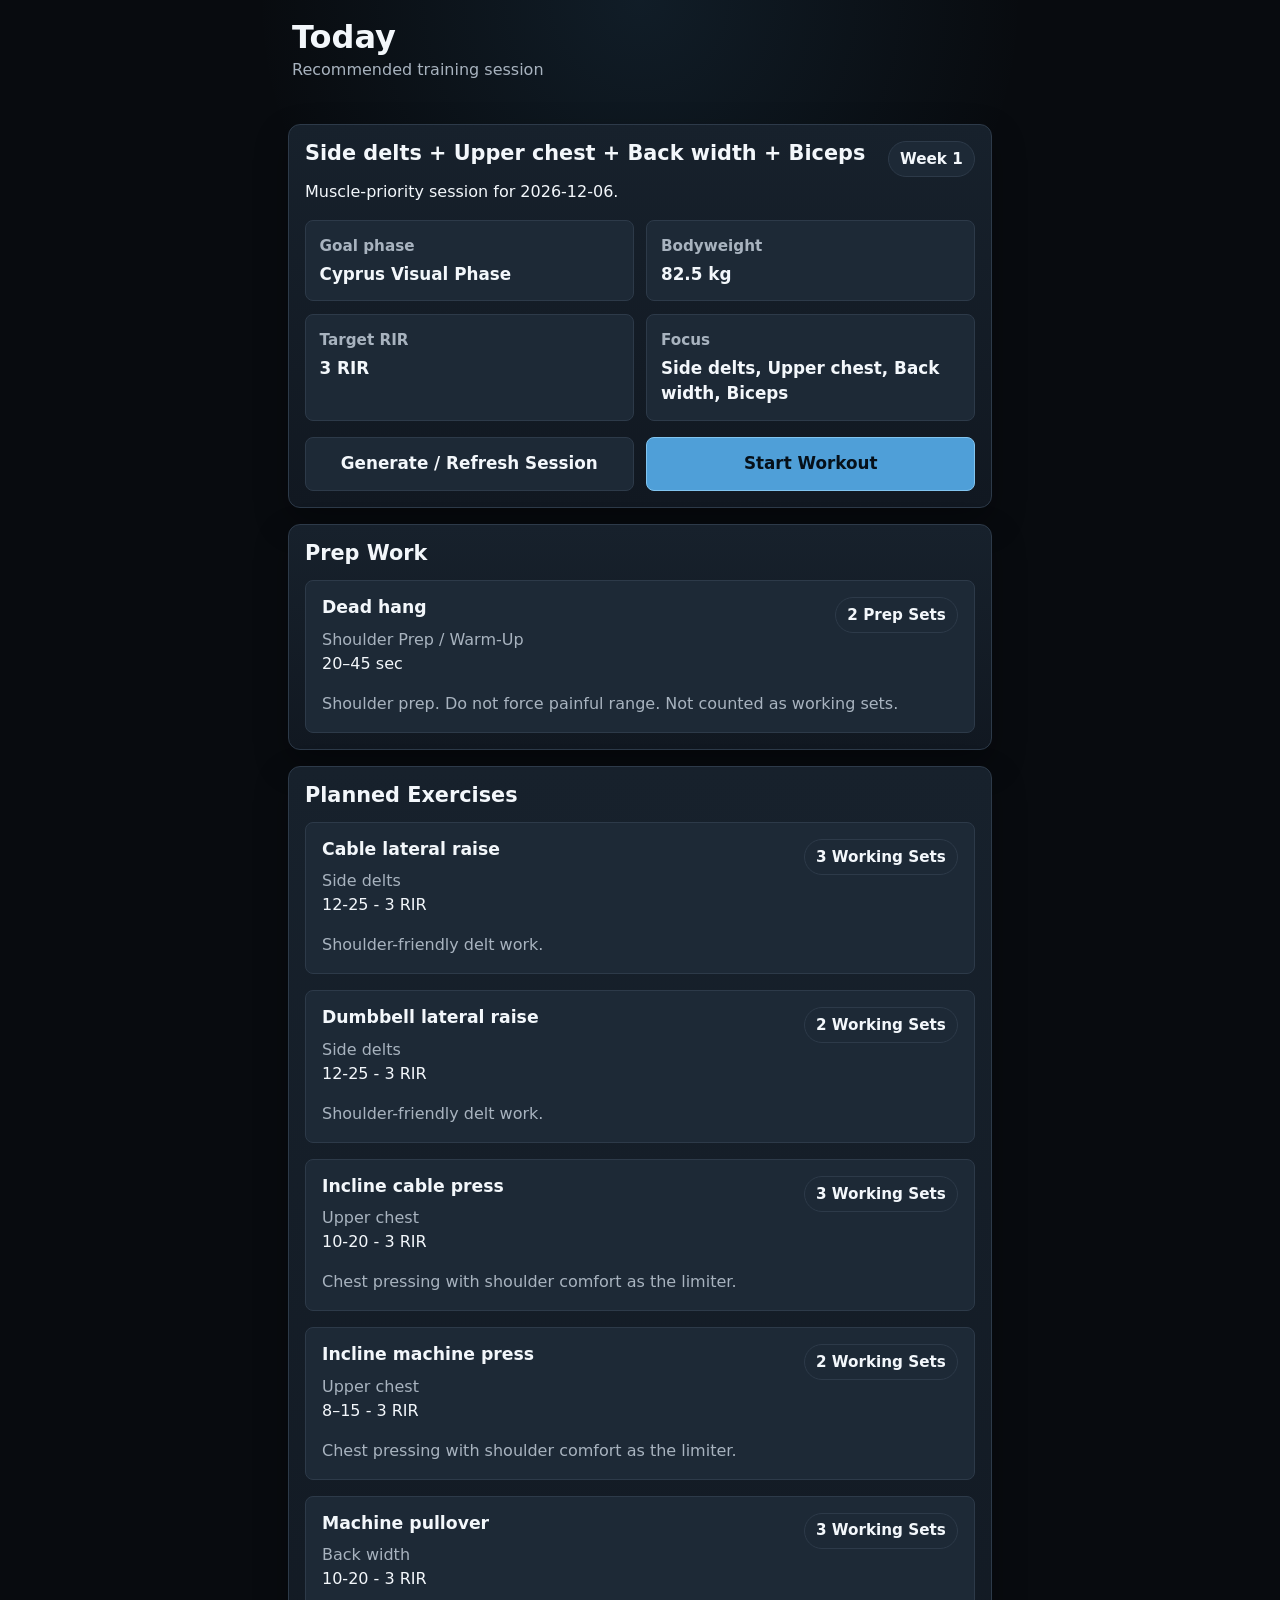
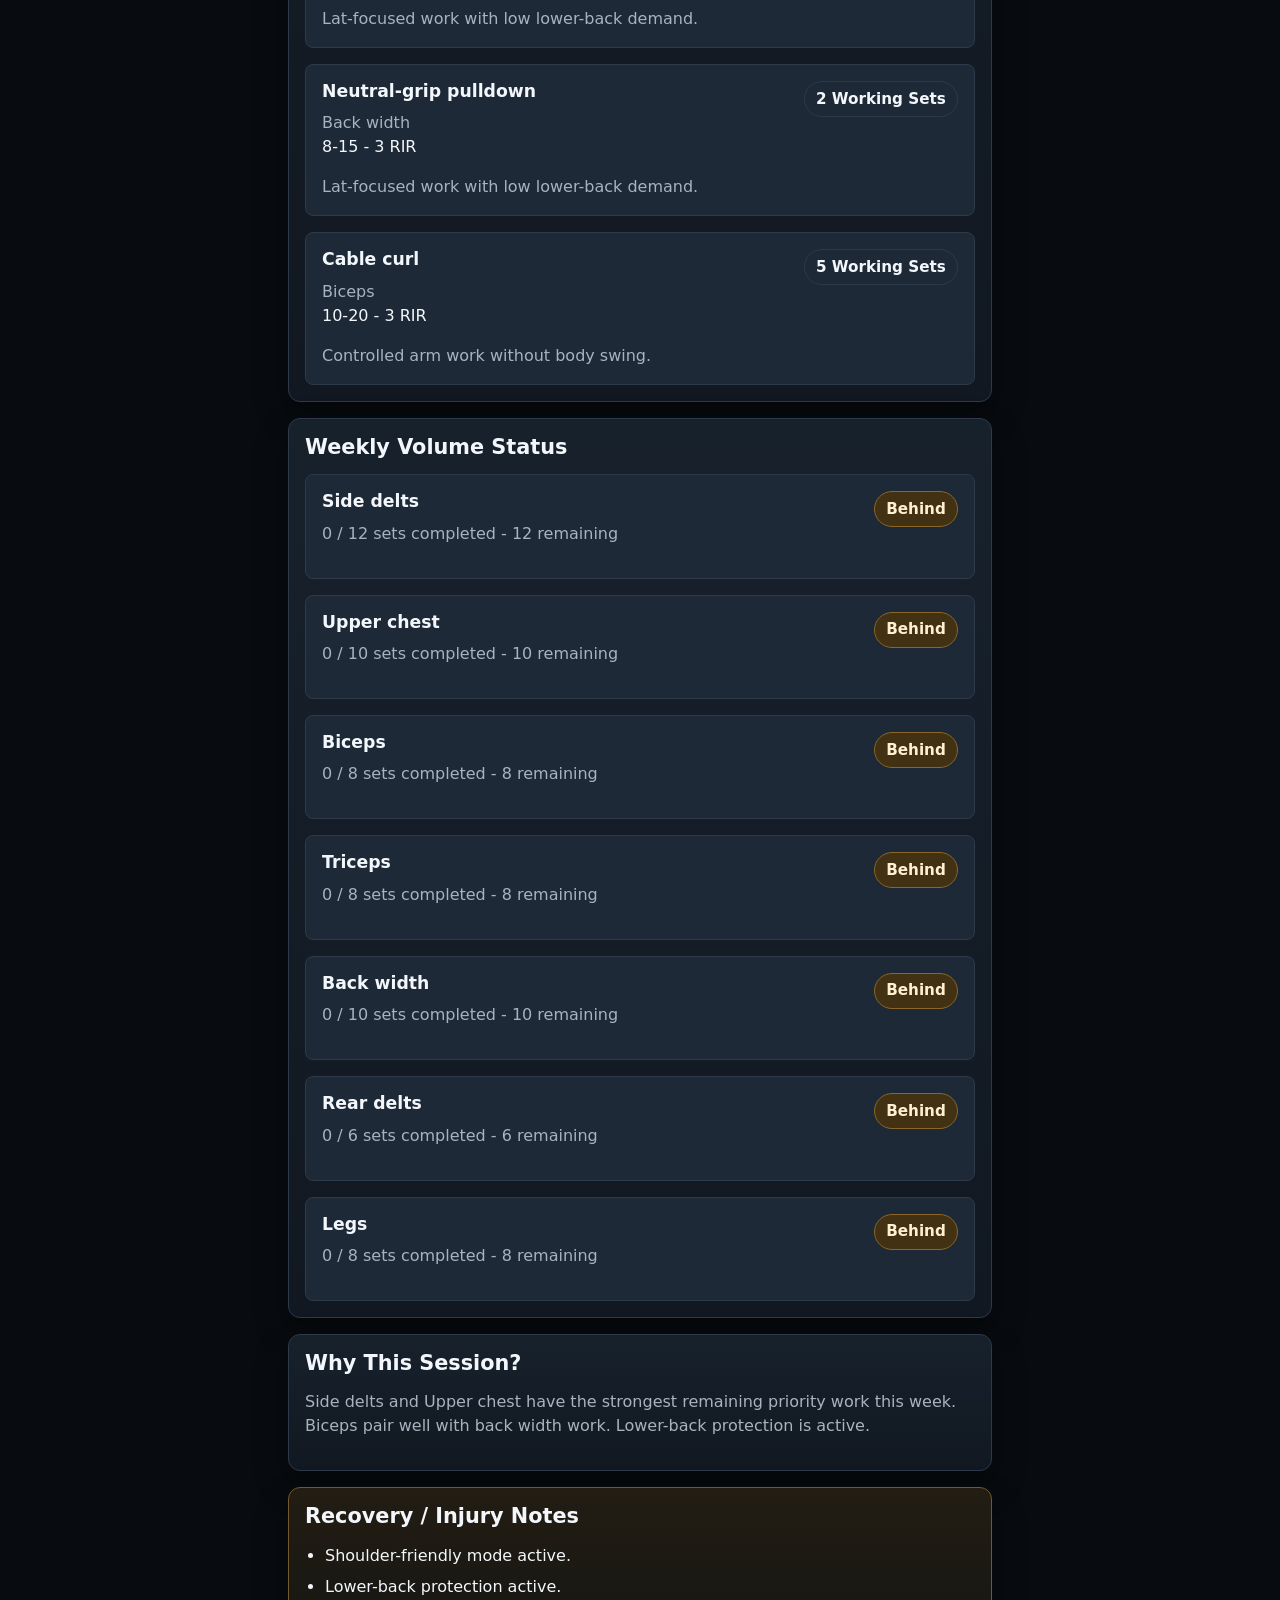
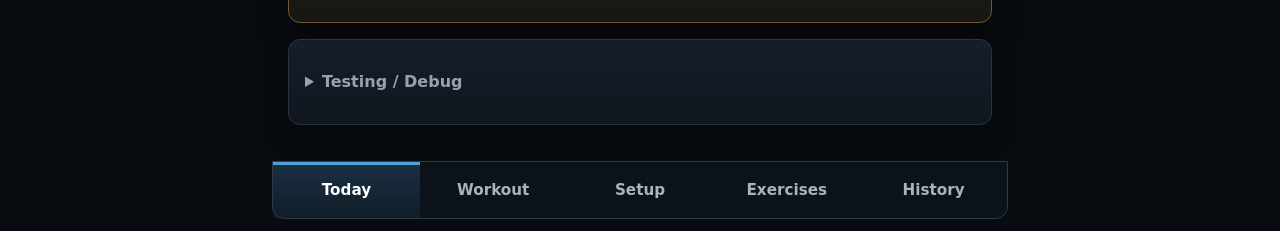
==== index.html @ b6a0290f "Add files via upload" ====
<!doctype html>
<html lang="en">
  <head>
    <meta charset="utf-8">
    <meta name="viewport" content="width=device-width, initial-scale=1">
    <title>Training Planner - Today</title>
    <link rel="stylesheet" href="css/styles.css">
  </head>
  <body data-page="home">
    <header class="app-header">
      <h1>Today</h1>
      <p class="subtle">Recommended training session</p>
    </header>

    <main class="page">
      <section class="card">
        <div class="card-header">
          <h2 id="today-session-title">Loading session...</h2>
          <span class="badge" id="today-week">Week</span>
        </div>
        <p id="today-session-summary">Preparing today's recommendation.</p>
        <dl class="stats-list">
          <div>
            <dt>Goal phase</dt>
            <dd id="today-goal-name">--</dd>
          </div>
          <div>
            <dt>Bodyweight</dt>
            <dd id="today-bodyweight">--</dd>
          </div>
          <div>
            <dt>Target RIR</dt>
            <dd id="today-target-rir">--</dd>
          </div>
          <div>
            <dt>Focus</dt>
            <dd id="today-focus">--</dd>
          </div>
        </dl>
        <div class="button-row">
          <button class="button" id="generate-session-button" type="button">Generate / Refresh Session</button>
          <button class="button button-primary" id="start-workout-button" type="button">Start Workout</button>
        </div>
      </section>

      <section class="card">
        <h2>Prep Work</h2>
        <div id="today-prep" class="stack"></div>
      </section>

      <section class="card">
        <h2>Planned Exercises</h2>
        <div id="today-exercises" class="stack"></div>
      </section>

      <section class="card">
        <h2>Weekly Volume Status</h2>
        <div id="weekly-volume-status" class="stack"></div>
      </section>

      <section class="card">
        <h2>Why This Session?</h2>
        <p id="today-session-reason" class="subtle">Checking weekly set targets and recent training.</p>
      </section>

      <section class="card warning-card">
        <h2>Recovery / Injury Notes</h2>
        <ul id="recovery-warnings" class="plain-list">
          <li>No recovery warnings logged yet.</li>
        </ul>
      </section>

      <details class="card debug-panel">
        <summary>Testing / Debug</summary>
        <div id="debug-summary" class="debug-summary"></div>
        <div class="button-row">
          <button class="button" id="debug-clear-active-session" type="button">Clear activeSession only</button>
          <button class="button" id="debug-clear-workout-history" type="button">Clear workout history only</button>
          <button class="button" id="debug-reset-app-state" type="button">Reset app state to defaults</button>
        </div>
      </details>
    </main>

    <nav class="bottom-nav" aria-label="Main navigation"></nav>

    <script src="js/data.js"></script>
    <script src="js/storage.js"></script>
    <script src="js/logic.js"></script>
    <script src="js/feedback.js"></script>
    <script src="js/app.js"></script>
  </body>
</html>
---- css/styles.css ----
:root {
  --background: #080b0f;
  --surface: #111821;
  --surface-raised: #17212c;
  --surface-soft: #1d2936;
  --text: #f3f7fb;
  --muted: #a8b3bf;
  --border: #2d3a49;
  --primary: #4f9fd8;
  --primary-dark: #2f78b2;
  --primary-soft: #17364b;
  --success: #42c981;
  --success-soft: #123b2a;
  --warning: #f0b84f;
  --warning-soft: #423113;
  --danger: #ef6b6b;
  --danger-soft: #451d22;
  --radius: 12px;
  --radius-sm: 8px;
  --shadow: 0 14px 34px rgba(0, 0, 0, 0.28);
  --tap-target: 3.25rem;
}

* {
  box-sizing: border-box;
}

html {
  min-width: 320px;
  font-family: Inter, ui-sans-serif, system-ui, -apple-system, BlinkMacSystemFont, "Segoe UI", Arial, sans-serif;
  color: var(--text);
  background: var(--background);
  font-size: 16px;
}

body {
  margin: 0;
  padding-bottom: 5.75rem;
  color: var(--text);
  background:
    radial-gradient(circle at top, rgba(79, 159, 216, 0.12), transparent 24rem),
    var(--background);
  line-height: 1.5;
  overflow-x: hidden;
}

.app-header {
  width: min(100%, 46rem);
  margin: 0 auto;
  padding: 1.25rem 1rem 0.85rem;
}

h1,
h2,
h3,
p {
  margin-top: 0;
}

h1 {
  margin-bottom: 0.2rem;
  font-size: 2rem;
  line-height: 1.1;
}

h2 {
  margin-bottom: 0.9rem;
  font-size: 1.3rem;
  line-height: 1.2;
}

h3 {
  margin-bottom: 0.55rem;
  font-size: 1.08rem;
  line-height: 1.25;
}

p {
  font-size: 1rem;
}

a {
  color: var(--primary);
}

.page {
  width: min(100%, 46rem);
  margin: 0 auto;
  padding: 0.75rem 1rem 1.25rem;
}

.stack {
  display: grid;
  gap: 1rem;
}

.card {
  padding: 1rem;
  margin-bottom: 1rem;
  background: linear-gradient(180deg, var(--surface-raised), var(--surface));
  border: 1px solid var(--border);
  border-radius: var(--radius);
  box-shadow: var(--shadow);
}

.card-header {
  display: flex;
  align-items: flex-start;
  justify-content: space-between;
  gap: 1rem;
}

.subtle {
  color: var(--muted);
  font-size: 1rem;
}

.badge,
.tag,
.status-label,
.signal-label {
  display: inline-flex;
  align-items: center;
  justify-content: center;
  min-height: 2.25rem;
  padding: 0.3rem 0.7rem;
  color: var(--text);
  background: var(--surface-soft);
  border: 1px solid var(--border);
  border-radius: 999px;
  font-size: 0.95rem;
  font-weight: 800;
  line-height: 1.1;
  text-transform: capitalize;
  white-space: nowrap;
}

.tag-row {
  display: flex;
  flex-wrap: wrap;
  gap: 0.6rem;
  margin-bottom: 0.85rem;
}

.button {
  display: inline-flex;
  align-items: center;
  justify-content: center;
  width: 100%;
  min-height: var(--tap-target);
  padding: 0.85rem 1rem;
  color: var(--text);
  text-decoration: none;
  background: var(--surface-soft);
  border: 1px solid var(--border);
  border-radius: var(--radius-sm);
  font: inherit;
  font-size: 1.05rem;
  font-weight: 850;
  cursor: pointer;
  transition: transform 120ms ease, background 120ms ease, border-color 120ms ease;
}

.button:hover,
.button:focus-visible {
  background: #243242;
  border-color: var(--primary);
}

.button:active {
  transform: translateY(1px);
}

.button-primary {
  color: #061019;
  background: var(--primary);
  border-color: #81c4ef;
}

.button-primary:hover,
.button-primary:focus-visible {
  background: #71b9e8;
}

.button-row {
  display: grid;
  gap: 0.8rem;
}

.stats-list {
  display: grid;
  grid-template-columns: repeat(2, minmax(0, 1fr));
  gap: 0.8rem;
  margin: 1rem 0;
}

.stats-list div,
.volume-item {
  padding: 0.85rem;
  background: var(--surface-soft);
  border: 1px solid var(--border);
  border-radius: var(--radius-sm);
}

dt {
  margin-bottom: 0.25rem;
  color: var(--muted);
  font-size: 0.95rem;
  font-weight: 750;
}

dd {
  margin: 0;
  font-size: 1.05rem;
  font-weight: 850;
}

.warning-card {
  background: linear-gradient(180deg, #231d13, #171714);
  border-color: #72582a;
}

.plain-list {
  margin: 0;
  padding-left: 1.25rem;
}

.plain-list li {
  margin-bottom: 0.45rem;
  font-size: 1rem;
}

.debug-panel {
  opacity: 0.9;
}

.debug-panel summary {
  min-height: var(--tap-target);
  padding: 0.85rem 0;
  color: var(--muted);
  font-size: 1rem;
  font-weight: 800;
  cursor: pointer;
}

.debug-summary {
  display: grid;
  gap: 1rem;
  margin: 0.75rem 0 1rem;
}

.debug-grid {
  display: grid;
  gap: 0.8rem;
}

.debug-block {
  padding: 0.85rem;
  background: #0e141c;
  border: 1px solid var(--border);
  border-radius: var(--radius-sm);
}

.debug-block pre {
  max-height: 16rem;
  margin: 0;
  overflow: auto;
  color: #cbd5df;
  font-size: 0.875rem;
  white-space: pre-wrap;
  word-break: break-word;
}

.form-grid {
  display: grid;
  gap: 1rem;
}

label {
  display: grid;
  gap: 0.45rem;
  color: var(--text);
  font-size: 1rem;
  font-weight: 800;
}

input,
select,
textarea {
  width: 100%;
  min-height: var(--tap-target);
  padding: 0.8rem 0.9rem;
  color: var(--text);
  background: #0c1219;
  border: 1px solid var(--border);
  border-radius: var(--radius-sm);
  font: inherit;
  font-size: 1.05rem;
}

textarea {
  line-height: 1.45;
}

input:focus-visible,
select:focus-visible,
textarea:focus-visible,
button:focus-visible,
a:focus-visible,
summary:focus-visible {
  outline: 3px solid rgba(79, 159, 216, 0.6);
  outline-offset: 2px;
}

input[readonly] {
  color: var(--muted);
  background: #101821;
}

input[type="checkbox"] {
  width: 1.45rem;
  min-height: 1.45rem;
  accent-color: var(--primary);
}

.checkbox-row,
.toggle-row {
  display: flex;
  grid-template-columns: none;
  align-items: center;
  gap: 0.85rem;
  min-height: var(--tap-target);
  padding: 0.85rem;
  background: var(--surface-soft);
  border: 1px solid var(--border);
  border-radius: var(--radius-sm);
}

.set-row {
  display: grid;
  grid-template-columns: repeat(2, minmax(0, 1fr));
  gap: 0.85rem;
  margin-top: 1rem;
}

.priority-row {
  display: flex;
  align-items: center;
  justify-content: space-between;
  gap: 1rem;
  padding: 0.9rem;
  background: var(--surface-soft);
  border: 1px solid var(--border);
  border-radius: var(--radius-sm);
}

.priority-card,
.plan-card,
.prep-card,
.volume-status-card,
.feedback-card,
.history-session-card,
.recommendation-card,
.recommendation-muscle {
  padding: 1rem;
  background: var(--surface-soft);
  border: 1px solid var(--border);
  border-radius: var(--radius-sm);
}

.plan-card p:last-child,
.prep-card p:last-child,
.exercise-card p:last-child {
  margin-bottom: 0;
}

.priority-card .set-row {
  grid-template-columns: repeat(2, minmax(0, 1fr));
}

.exercise-group {
  display: grid;
  gap: 0.85rem;
}

.exercise-group > h2 {
  margin: 0.5rem 0 0;
  color: var(--text);
}

.exercise-card {
  background: var(--surface-soft);
}

.status-preferred,
.status-done,
.signal-add {
  color: #dff8ea;
  background: var(--success-soft);
  border-color: #2f865d;
}

.status-neutral,
.status-on-track,
.signal-hold {
  color: #dcedff;
  background: var(--primary-soft);
  border-color: #315f83;
}

.status-avoid,
.signal-reduce {
  color: #ffe3e3;
  background: var(--danger-soft);
  border-color: #8f3b44;
}

.status-prep {
  color: #dcedff;
  background: var(--primary-soft);
  border-color: #315f83;
}

.status-conditional,
.status-behind {
  color: #fff0d0;
  background: var(--warning-soft);
  border-color: #8a6728;
}

.workout-exercise-card {
  display: grid;
  gap: 0.9rem;
}

.workout-exercise-card h2 {
  font-size: 1.35rem;
}

.workout-set-row {
  display: grid;
  grid-template-columns: repeat(3, minmax(0, 1fr));
  gap: 0.75rem;
  padding: 0.9rem;
  background: #0e151d;
  border: 1px solid var(--border);
  border-radius: var(--radius-sm);
}

.workout-set-row label {
  font-size: 1rem;
}

.workout-set-row input {
  min-height: 3.4rem;
  padding-inline: 0.65rem;
  font-size: 1.15rem;
  font-weight: 800;
  text-align: center;
}

.workout-set-row .button {
  grid-column: 1 / -1;
}

.add-set-button {
  margin-top: 0.25rem;
}

.feedback-section[hidden] {
  display: none;
}

.feedback-card,
.history-session-card,
.recommendation-card {
  display: grid;
  gap: 0.95rem;
}

.feedback-card textarea {
  resize: vertical;
}

.history-details {
  display: grid;
  gap: 0.8rem;
  margin: 0;
}

.history-details div,
.recommendation-sets div {
  padding: 0.85rem;
  background: #0e151d;
  border: 1px solid var(--border);
  border-radius: var(--radius-sm);
}

.completion-message {
  padding: 0.85rem;
  color: #dff8ea;
  background: var(--success-soft);
  border: 1px solid #2f865d;
  border-radius: var(--radius-sm);
}

.recommendation-muscle {
  display: grid;
  gap: 0.85rem;
  background: #111a24;
}

.recommendation-sets {
  display: grid;
  grid-template-columns: repeat(3, minmax(0, 1fr));
  gap: 0.75rem;
  margin: 0;
}

.volume-grid {
  display: grid;
  grid-template-columns: repeat(2, minmax(0, 1fr));
  gap: 0.8rem;
}

.bottom-nav {
  position: fixed;
  right: 0;
  bottom: 0;
  left: 0;
  z-index: 10;
  display: grid;
  grid-template-columns: repeat(5, 1fr);
  background: rgba(13, 19, 27, 0.96);
  border-top: 1px solid var(--border);
  backdrop-filter: blur(12px);
}

.bottom-nav a {
  display: flex;
  align-items: center;
  justify-content: center;
  min-height: 4.4rem;
  padding: 0.55rem 0.25rem;
  color: var(--muted);
  text-align: center;
  text-decoration: none;
  font-size: 0.95rem;
  font-weight: 850;
}

.bottom-nav a.active {
  color: #ffffff;
  background: linear-gradient(180deg, rgba(79, 159, 216, 0.22), rgba(79, 159, 216, 0.08));
  box-shadow: inset 0 3px 0 var(--primary);
}

@media (max-width: 23rem) {
  .stats-list,
  .volume-grid,
  .set-row,
  .priority-card .set-row {
    grid-template-columns: 1fr;
  }

  .workout-set-row {
    grid-template-columns: 1fr;
  }
}

@media (min-width: 44rem) {
  body {
    padding-bottom: 0;
  }

  .app-header {
    padding-inline: 1.25rem;
  }

  .bottom-nav {
    position: sticky;
    top: 0;
    bottom: auto;
    width: min(100%, 46rem);
    margin: 0 auto 0.75rem;
    border: 1px solid var(--border);
    border-radius: 0 0 var(--radius) var(--radius);
  }

  .bottom-nav a {
    min-height: 3.5rem;
  }

  .button-row {
    grid-template-columns: repeat(2, minmax(0, 1fr));
  }

  .form-grid {
    grid-template-columns: repeat(3, minmax(0, 1fr));
  }
}
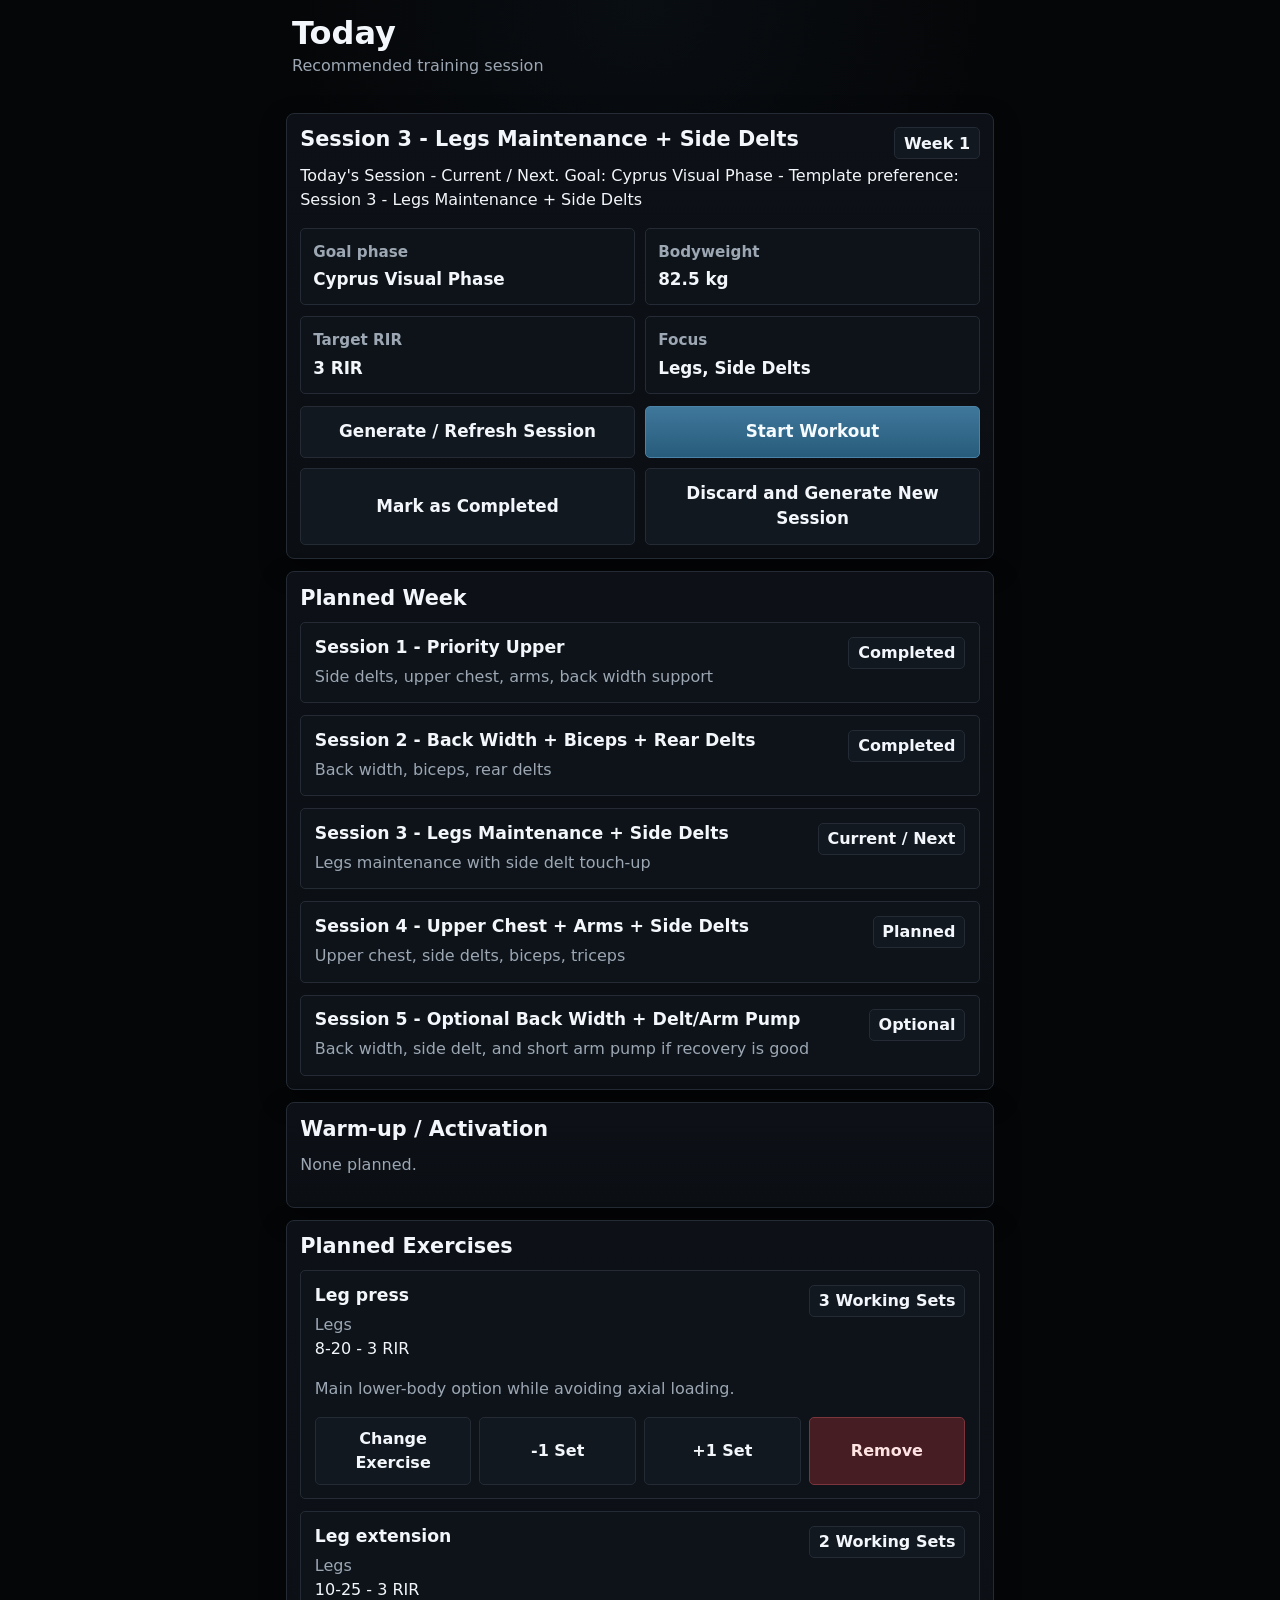
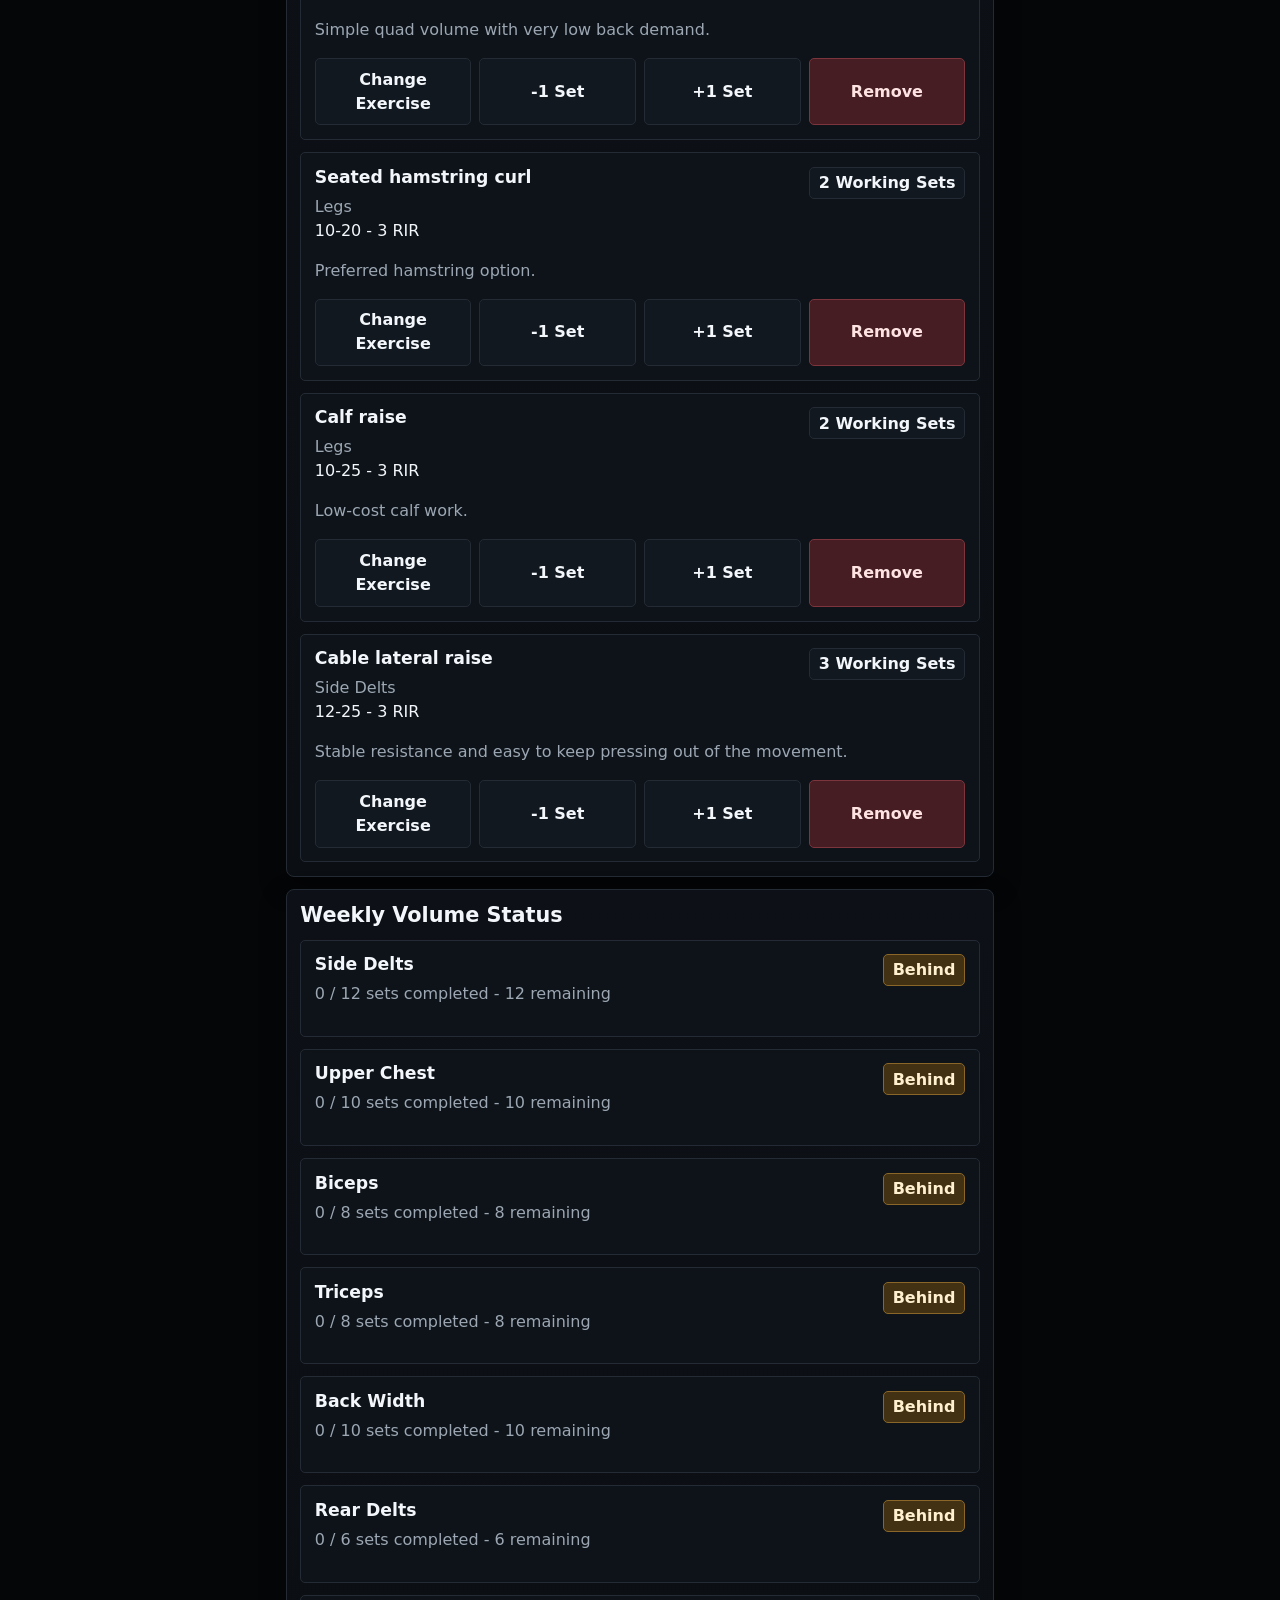
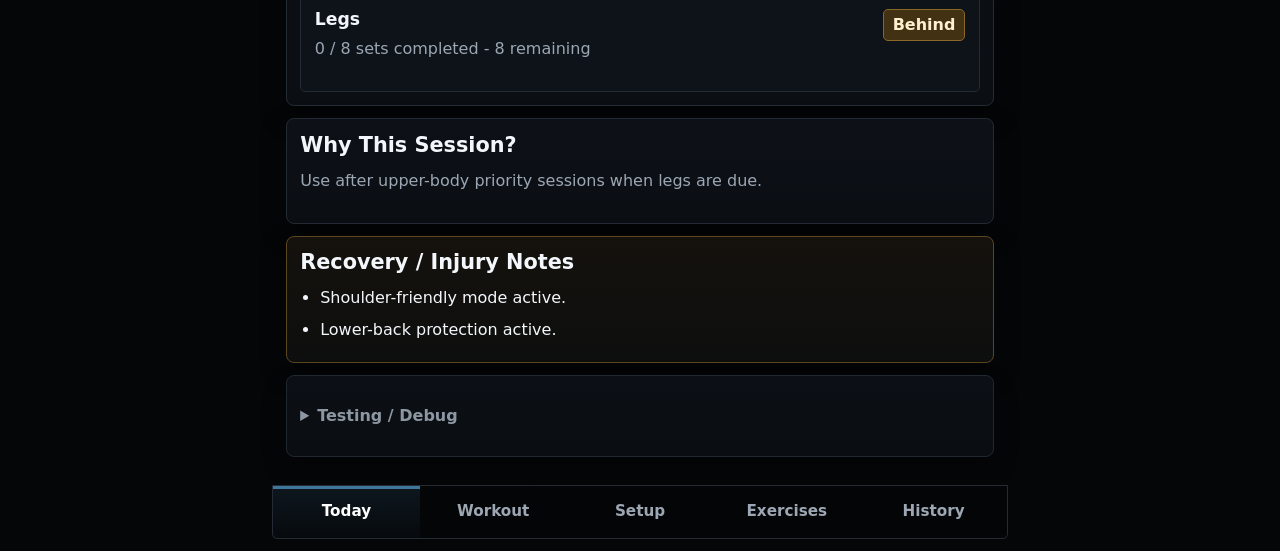
==== commit 64575c56: "sync latest stable app state sync latest stable app state" ====
--- a/index.html
+++ b/index.html
@@ -40,11 +40,18 @@
         <div class="button-row">
           <button class="button" id="generate-session-button" type="button">Generate / Refresh Session</button>
           <button class="button button-primary" id="start-workout-button" type="button">Start Workout</button>
+          <button class="button" id="mark-active-completed-button" type="button" hidden>Mark as Completed</button>
+          <button class="button" id="discard-active-session-button" type="button" hidden>Discard and Generate New Session</button>
         </div>
       </section>
 
       <section class="card">
-        <h2>Prep Work</h2>
+        <h2>Planned Week</h2>
+        <div id="planned-week-sessions" class="stack"></div>
+      </section>
+
+      <section class="card">
+        <h2>Warm-up / Activation</h2>
         <div id="today-prep" class="stack"></div>
       </section>
 
@@ -81,6 +88,22 @@
       </details>
     </main>
 
+    <section class="exercise-modal" id="today-change-exercise-modal" role="dialog" aria-modal="true" aria-labelledby="today-change-exercise-title" hidden>
+      <div class="exercise-modal-card">
+        <h2 id="today-change-exercise-title">Change Exercise</h2>
+        <p class="subtle" id="today-change-exercise-current"></p>
+        <label>
+          Replacement exercise
+          <select id="today-change-exercise-select"></select>
+        </label>
+        <p class="subtle" id="today-change-exercise-details"></p>
+        <div class="button-row">
+          <button class="button button-primary" id="today-save-exercise-change-button" type="button">Use Exercise</button>
+          <button class="button" id="today-cancel-exercise-change-button" type="button">Cancel</button>
+        </div>
+      </div>
+    </section>
+
     <nav class="bottom-nav" aria-label="Main navigation"></nav>
 
     <script src="js/data.js"></script>
--- a/css/styles.css
+++ b/css/styles.css
@@ -1,23 +1,23 @@
 :root {
-  --background: #080b0f;
-  --surface: #111821;
-  --surface-raised: #17212c;
-  --surface-soft: #1d2936;
+  --background: #050608;
+  --surface: #0b0f14;
+  --surface-raised: #0d1117;
+  --surface-soft: #111820;
   --text: #f3f7fb;
-  --muted: #a8b3bf;
-  --border: #2d3a49;
-  --primary: #4f9fd8;
-  --primary-dark: #2f78b2;
-  --primary-soft: #17364b;
-  --success: #42c981;
-  --success-soft: #123b2a;
+  --muted: #9ca7b3;
+  --border: #242b34;
+  --primary: #3f779b;
+  --primary-dark: #285c7b;
+  --primary-soft: #0f2230;
+  --success: #5fa87a;
+  --success-soft: #132d20;
   --warning: #f0b84f;
   --warning-soft: #423113;
   --danger: #ef6b6b;
   --danger-soft: #451d22;
-  --radius: 12px;
-  --radius-sm: 8px;
-  --shadow: 0 14px 34px rgba(0, 0, 0, 0.28);
+  --radius: 8px;
+  --radius-sm: 5px;
+  --shadow: 0 10px 26px rgba(0, 0, 0, 0.34);
   --tap-target: 3.25rem;
 }
 
@@ -27,7 +27,7 @@
 
 html {
   min-width: 320px;
-  font-family: Inter, ui-sans-serif, system-ui, -apple-system, BlinkMacSystemFont, "Segoe UI", Arial, sans-serif;
+  font-family: Inter, system-ui, -apple-system, BlinkMacSystemFont, "Segoe UI", sans-serif;
   color: var(--text);
   background: var(--background);
   font-size: 16px;
@@ -35,10 +35,10 @@
 
 body {
   margin: 0;
-  padding-bottom: 5.75rem;
+  padding-bottom: 5rem;
   color: var(--text);
   background:
-    radial-gradient(circle at top, rgba(79, 159, 216, 0.12), transparent 24rem),
+    radial-gradient(circle at top, rgba(75, 143, 189, 0.06), transparent 22rem),
     var(--background);
   line-height: 1.5;
   overflow-x: hidden;
@@ -47,7 +47,7 @@
 .app-header {
   width: min(100%, 46rem);
   margin: 0 auto;
-  padding: 1.25rem 1rem 0.85rem;
+  padding: 1rem 1rem 0.6rem;
 }
 
 h1,
@@ -64,13 +64,13 @@
 }
 
 h2 {
-  margin-bottom: 0.9rem;
+  margin-bottom: 0.7rem;
   font-size: 1.3rem;
   line-height: 1.2;
 }
 
 h3 {
-  margin-bottom: 0.55rem;
+  margin-bottom: 0.4rem;
   font-size: 1.08rem;
   line-height: 1.25;
 }
@@ -86,17 +86,17 @@
 .page {
   width: min(100%, 46rem);
   margin: 0 auto;
-  padding: 0.75rem 1rem 1.25rem;
+  padding: 0.55rem 0.85rem 1rem;
 }
 
 .stack {
   display: grid;
-  gap: 1rem;
+  gap: 0.75rem;
 }
 
 .card {
-  padding: 1rem;
-  margin-bottom: 1rem;
+  padding: 0.85rem;
+  margin-bottom: 0.75rem;
   background: linear-gradient(180deg, var(--surface-raised), var(--surface));
   border: 1px solid var(--border);
   border-radius: var(--radius);
@@ -107,7 +107,7 @@
   display: flex;
   align-items: flex-start;
   justify-content: space-between;
-  gap: 1rem;
+  gap: 0.75rem;
 }
 
 .subtle {
@@ -122,13 +122,13 @@
   display: inline-flex;
   align-items: center;
   justify-content: center;
-  min-height: 2.25rem;
-  padding: 0.3rem 0.7rem;
+  min-height: 2rem;
+  padding: 0.25rem 0.55rem;
   color: var(--text);
   background: var(--surface-soft);
   border: 1px solid var(--border);
-  border-radius: 999px;
-  font-size: 0.95rem;
+  border-radius: var(--radius-sm);
+  font-size: 1rem;
   font-weight: 800;
   line-height: 1.1;
   text-transform: capitalize;
@@ -138,8 +138,8 @@
 .tag-row {
   display: flex;
   flex-wrap: wrap;
-  gap: 0.6rem;
-  margin-bottom: 0.85rem;
+  gap: 0.45rem;
+  margin-bottom: 0.65rem;
 }
 
 .button {
@@ -148,7 +148,7 @@
   justify-content: center;
   width: 100%;
   min-height: var(--tap-target);
-  padding: 0.85rem 1rem;
+  padding: 0.75rem 0.9rem;
   color: var(--text);
   text-decoration: none;
   background: var(--surface-soft);
@@ -163,7 +163,7 @@
 
 .button:hover,
 .button:focus-visible {
-  background: #243242;
+  background: #171f29;
   border-color: var(--primary);
 }
 
@@ -172,32 +172,51 @@
 }
 
 .button-primary {
-  color: #061019;
-  background: var(--primary);
-  border-color: #81c4ef;
+  color: #f6fbff;
+  background: linear-gradient(180deg, var(--primary), var(--primary-dark));
+  border-color: #4b83a8;
 }
 
 .button-primary:hover,
 .button-primary:focus-visible {
-  background: #71b9e8;
+  background: #397fae;
 }
 
 .button-row {
   display: grid;
-  gap: 0.8rem;
+  gap: 0.65rem;
+}
+
+.compact-button {
+  min-height: 2.75rem;
+  padding: 0.55rem 0.65rem;
+  font-size: 1rem;
+}
+
+.danger-button {
+  color: #ffe3e3;
+  background: var(--danger-soft);
+  border-color: #7c343d;
+}
+
+.today-adjust-row {
+  display: grid;
+  grid-template-columns: repeat(2, minmax(0, 1fr));
+  gap: 0.5rem;
+  margin-top: 0.75rem;
 }
 
 .stats-list {
   display: grid;
   grid-template-columns: repeat(2, minmax(0, 1fr));
-  gap: 0.8rem;
-  margin: 1rem 0;
+  gap: 0.65rem;
+  margin: 0.75rem 0;
 }
 
 .stats-list div,
 .volume-item {
-  padding: 0.85rem;
-  background: var(--surface-soft);
+  padding: 0.75rem;
+  background: #0d1319;
   border: 1px solid var(--border);
   border-radius: var(--radius-sm);
 }
@@ -216,8 +235,8 @@
 }
 
 .warning-card {
-  background: linear-gradient(180deg, #231d13, #171714);
-  border-color: #72582a;
+  background: linear-gradient(180deg, #15120d, #0d0e0e);
+  border-color: #5d4720;
 }
 
 .plain-list {
@@ -256,7 +275,7 @@
 
 .debug-block {
   padding: 0.85rem;
-  background: #0e141c;
+  background: #080b0f;
   border: 1px solid var(--border);
   border-radius: var(--radius-sm);
 }
@@ -273,7 +292,7 @@
 
 .form-grid {
   display: grid;
-  gap: 1rem;
+  gap: 0.75rem;
 }
 
 label {
@@ -289,7 +308,7 @@
 textarea {
   width: 100%;
   min-height: var(--tap-target);
-  padding: 0.8rem 0.9rem;
+  padding: 0.7rem 0.8rem;
   color: var(--text);
   background: #0c1219;
   border: 1px solid var(--border);
@@ -314,7 +333,15 @@
 
 input[readonly] {
   color: var(--muted);
-  background: #101821;
+  background: #0c1117;
+}
+
+input:disabled,
+select:disabled,
+textarea:disabled,
+button:disabled {
+  opacity: 0.62;
+  cursor: not-allowed;
 }
 
 input[type="checkbox"] {
@@ -330,8 +357,8 @@
   align-items: center;
   gap: 0.85rem;
   min-height: var(--tap-target);
-  padding: 0.85rem;
-  background: var(--surface-soft);
+  padding: 0.7rem;
+  background: #0d1319;
   border: 1px solid var(--border);
   border-radius: var(--radius-sm);
 }
@@ -339,22 +366,25 @@
 .set-row {
   display: grid;
   grid-template-columns: repeat(2, minmax(0, 1fr));
-  gap: 0.85rem;
-  margin-top: 1rem;
+  gap: 0.65rem;
+  margin-top: 0.75rem;
 }
 
 .priority-row {
   display: flex;
   align-items: center;
   justify-content: space-between;
-  gap: 1rem;
-  padding: 0.9rem;
-  background: var(--surface-soft);
+  gap: 0.75rem;
+  padding: 0.75rem;
+  background: #0d1319;
   border: 1px solid var(--border);
   border-radius: var(--radius-sm);
 }
 
 .priority-card,
+.exercise-preference-card,
+.preset-card,
+.template-card,
 .plan-card,
 .prep-card,
 .volume-status-card,
@@ -362,8 +392,8 @@
 .history-session-card,
 .recommendation-card,
 .recommendation-muscle {
-  padding: 1rem;
-  background: var(--surface-soft);
+  padding: 0.85rem;
+  background: #0d1319;
   border: 1px solid var(--border);
   border-radius: var(--radius-sm);
 }
@@ -378,26 +408,131 @@
   grid-template-columns: repeat(2, minmax(0, 1fr));
 }
 
+.preference-select-row {
+  display: grid;
+  gap: 0.65rem;
+  margin-top: 0.65rem;
+}
+
+.preset-summary {
+  margin: 0.75rem 0;
+}
+
+.template-card {
+  display: grid;
+  gap: 0.65rem;
+}
+
+.template-card.selected {
+  border-color: var(--primary);
+  background: linear-gradient(180deg, #0d1720, var(--surface));
+}
+
 .exercise-group {
   display: grid;
-  gap: 0.85rem;
+  gap: 0.65rem;
+  padding-top: 0.35rem;
+  border-top: 1px solid #222a33;
 }
 
 .exercise-group > h2 {
-  margin: 0.5rem 0 0;
+  margin: 0.2rem 0 0;
+  padding: 0.55rem 0.65rem;
   color: var(--text);
+  background: #080c11;
+  border: 1px solid var(--border);
+  border-radius: var(--radius-sm);
+  font-size: 1.05rem;
 }
 
 .exercise-card {
   background: var(--surface-soft);
+}
+
+.exercise-row {
+  display: grid;
+  gap: 0.55rem;
+  padding: 0.7rem;
+  background: #0d1319;
+  border: 1px solid var(--border);
+  border-radius: var(--radius-sm);
+}
+
+.exercise-row.exercise-risk-muted {
+  background: #0b0e12;
+  border-color: #393633;
+}
+
+.exercise-row-summary {
+  display: flex;
+  align-items: flex-start;
+  justify-content: space-between;
+  gap: 0.6rem;
+  width: 100%;
+  padding: 0;
+  color: var(--text);
+  text-align: left;
+  background: transparent;
+  border: 0;
+  font: inherit;
+  cursor: pointer;
+}
+
+.exercise-row-summary strong,
+.exercise-row-summary .subtle {
+  display: block;
+}
+
+.exercise-row-summary strong {
+  margin-bottom: 0.25rem;
+  font-size: 1.05rem;
+}
+
+.compact-safety-row {
+  display: flex;
+  flex-wrap: wrap;
+  gap: 0.4rem;
+}
+
+.exercise-row-details {
+  display: grid;
+  gap: 0.65rem;
+  padding-top: 0.65rem;
+  border-top: 1px solid var(--border);
+}
+
+.exercise-row-details[hidden] {
+  display: none;
+}
+
+.compact-details {
+  display: grid;
+  gap: 0.5rem;
+  margin: 0;
+}
+
+.compact-details div {
+  padding: 0.65rem;
+  background: #080c11;
+  border: 1px solid var(--border);
+  border-radius: var(--radius-sm);
+}
+
+.risk-note {
+  margin: 0;
+  padding: 0.6rem;
+  color: #fff0d0;
+  background: rgba(66, 49, 19, 0.55);
+  border: 1px solid #735725;
+  border-radius: var(--radius-sm);
 }
 
 .status-preferred,
 .status-done,
 .signal-add {
-  color: #dff8ea;
+  color: #d8f0e1;
   background: var(--success-soft);
-  border-color: #2f865d;
+  border-color: #356f50;
 }
 
 .status-neutral,
@@ -430,21 +565,175 @@
 
 .workout-exercise-card {
   display: grid;
-  gap: 0.9rem;
+  gap: 0.7rem;
+  overflow: hidden;
+}
+
+.workout-exercise-card.current-exercise-card {
+  position: relative;
+  border-color: #3c6682;
+  box-shadow: inset 3px 0 0 var(--primary), var(--shadow);
+  background: linear-gradient(180deg, #0d1117, #080b0f);
+}
+
+.workout-exercise-card.completed-exercise {
+  border-color: #343b45;
+  background: linear-gradient(180deg, #0a0d11, #090c10);
+  opacity: 0.88;
+}
+
+.workout-exercise-card.skipped-exercise {
+  border-color: #5f4b25;
+  background: linear-gradient(180deg, #11100d, #090c10);
 }
 
 .workout-exercise-card h2 {
-  font-size: 1.35rem;
+  font-size: 1.25rem;
+}
+
+.workout-card-header {
+  align-items: flex-start;
+  padding: 0.15rem 0 0.65rem;
+  border-bottom: 1px solid #1c232b;
+}
+
+.workout-header-actions {
+  display: grid;
+  justify-items: end;
+  gap: 0.45rem;
+  min-width: 7.25rem;
+}
+
+.change-exercise-top-button {
+  width: auto;
+  min-width: 6.25rem;
+  min-height: 2.6rem;
+  padding: 0.5rem 0.7rem;
+  font-size: 1rem;
+}
+
+.current-exercise-label {
+  margin-bottom: 0.25rem;
+  color: #8ea7ba;
+  font-size: 0.95rem;
+  font-weight: 900;
+  letter-spacing: 0.04em;
+  text-transform: uppercase;
+}
+
+.set-progress {
+  display: grid;
+  gap: 0.25rem;
+  padding: 0.35rem 0;
+  background: transparent;
+  border: 0;
+  border-radius: var(--radius-sm);
+}
+
+.set-progress-text {
+  color: var(--text);
+  font-size: 1rem;
+  font-weight: 850;
+}
+
+.set-progress-bar {
+  height: 0.28rem;
+  overflow: hidden;
+  background: #030405;
+  border: 1px solid var(--border);
+  border-radius: var(--radius-sm);
+}
+
+.set-progress-bar span {
+  display: block;
+  height: 100%;
+  background: var(--primary);
 }
 
 .workout-set-row {
   display: grid;
   grid-template-columns: repeat(3, minmax(0, 1fr));
-  gap: 0.75rem;
-  padding: 0.9rem;
-  background: #0e151d;
-  border: 1px solid var(--border);
-  border-radius: var(--radius-sm);
+  gap: 0.55rem;
+  padding: 0.8rem;
+  background: #06090d;
+  border: 1px solid #253544;
+  border-radius: var(--radius-sm);
+}
+
+.workout-set-row.saved {
+  color: #c1cad3;
+  background: #05080b;
+  border-color: #202832;
+  opacity: 0.68;
+}
+
+.workout-set-row.saved input {
+  color: #8f9aa5;
+  background: #060a0e;
+  border-color: #18202a;
+}
+
+.workout-set-row.active-set {
+  background: linear-gradient(180deg, rgba(63, 119, 155, 0.08), transparent 45%), #06090d;
+  border-color: #253544;
+  box-shadow: none;
+  opacity: 1;
+}
+
+.workout-set-row.skipped {
+  color: #d0c5b0;
+  background: #100f0c;
+  border-color: #5f4b25;
+  opacity: 0.88;
+}
+
+.workout-set-row:focus-within {
+  background: #0d1319;
+  border-color: #4b83a8;
+  opacity: 1;
+}
+
+.set-row-header {
+  grid-column: 1 / -1;
+  display: flex;
+  align-items: center;
+  justify-content: space-between;
+  gap: 0.55rem;
+  color: var(--text);
+  font-size: 1rem;
+}
+
+.logged-set-summary {
+  grid-column: 1 / -1;
+  margin: -0.1rem 0 0.1rem;
+  color: #aeb7c1;
+  font-size: 1rem;
+  font-weight: 800;
+}
+
+.saved-label {
+  display: inline-flex;
+  align-items: center;
+  min-height: 1.9rem;
+  padding: 0.2rem 0.55rem;
+  color: var(--muted);
+  background: #0d1319;
+  border: 1px solid var(--border);
+  border-radius: var(--radius-sm);
+  font-size: 1rem;
+  font-weight: 850;
+}
+
+.workout-set-row.saved .saved-label {
+  color: #c1cad3;
+  background: #10151b;
+  border-color: #303741;
+}
+
+.workout-set-row.skipped .saved-label {
+  color: #fff0d0;
+  background: var(--warning-soft);
+  border-color: #8a6728;
 }
 
 .workout-set-row label {
@@ -452,19 +741,118 @@
 }
 
 .workout-set-row input {
-  min-height: 3.4rem;
-  padding-inline: 0.65rem;
-  font-size: 1.15rem;
+  min-height: 2.45rem;
+  padding: 0.45rem 0.5rem;
+  font-size: 1.05rem;
   font-weight: 800;
   text-align: center;
 }
 
+.set-button-row {
+  grid-column: 1 / -1;
+  display: grid;
+  grid-template-columns: 1fr;
+  gap: 0.4rem;
+}
+
 .workout-set-row .button {
-  grid-column: 1 / -1;
-}
-
-.add-set-button {
-  margin-top: 0.25rem;
+  min-height: 2.7rem;
+  padding-block: 0.55rem;
+}
+
+.set-secondary-actions {
+  display: grid;
+  grid-template-columns: repeat(2, minmax(0, 1fr));
+  gap: 0.4rem;
+}
+
+.set-secondary-button,
+.exercise-secondary-button {
+  min-height: 2.35rem;
+  padding: 0.45rem 0.55rem;
+  color: var(--muted);
+  background: #0a0e13;
+  border-color: #202832;
+  font-size: 1rem;
+  font-weight: 800;
+}
+
+.workout-set-row.saved .save-set-button {
+  color: #aeb7c1;
+  background: #0a0e13;
+  border-color: #202832;
+}
+
+.exercise-actions {
+  display: grid;
+  grid-template-columns: 1fr;
+  gap: 0.55rem;
+  padding-top: 0.35rem;
+}
+
+.exercise-secondary-actions {
+  display: grid;
+  grid-template-columns: repeat(2, minmax(0, 1fr));
+  gap: 0.45rem;
+}
+
+.substitution-note {
+  margin: 0;
+  padding: 0.8rem;
+  color: #fff0d0;
+  background: var(--warning-soft);
+  border: 1px solid #8a6728;
+  border-radius: var(--radius-sm);
+}
+
+.exercise-modal[hidden] {
+  display: none;
+}
+
+.exercise-modal.modal-open {
+  display: grid !important;
+}
+
+.exercise-modal {
+  position: fixed;
+  inset: 0;
+  z-index: 100;
+  display: grid;
+  align-items: end;
+  padding: 1rem;
+  background: rgba(0, 0, 0, 0.72);
+}
+
+.exercise-modal-card {
+  display: grid;
+  gap: 0.9rem;
+  width: min(100%, 42rem);
+  max-height: 88vh;
+  margin: 0 auto;
+  padding: 1rem;
+  overflow: auto;
+  background: var(--surface-raised);
+  border: 1px solid var(--border);
+  border-radius: var(--radius);
+  box-shadow: var(--shadow);
+}
+
+.exercise-actions.completed {
+  padding: 0.7rem;
+  background: #090d11;
+  border: 1px solid #303741;
+  border-radius: var(--radius-sm);
+}
+
+.exercise-complete-label {
+  margin-bottom: 0;
+  color: #c1cad3;
+  font-weight: 850;
+}
+
+.skipped-exercise-actions {
+  background: #100f0c;
+  border-color: #5f4b25;
 }
 
 .feedback-section[hidden] {
@@ -491,7 +879,7 @@
 .history-details div,
 .recommendation-sets div {
   padding: 0.85rem;
-  background: #0e151d;
+  background: #080c11;
   border: 1px solid var(--border);
   border-radius: var(--radius-sm);
 }
@@ -507,7 +895,7 @@
 .recommendation-muscle {
   display: grid;
   gap: 0.85rem;
-  background: #111a24;
+  background: #0d1319;
 }
 
 .recommendation-sets {
@@ -531,7 +919,7 @@
   z-index: 10;
   display: grid;
   grid-template-columns: repeat(5, 1fr);
-  background: rgba(13, 19, 27, 0.96);
+  background: rgba(5, 6, 8, 0.98);
   border-top: 1px solid var(--border);
   backdrop-filter: blur(12px);
 }
@@ -540,8 +928,8 @@
   display: flex;
   align-items: center;
   justify-content: center;
-  min-height: 4.4rem;
-  padding: 0.55rem 0.25rem;
+  min-height: 3.85rem;
+  padding: 0.45rem 0.25rem;
   color: var(--muted);
   text-align: center;
   text-decoration: none;
@@ -551,7 +939,7 @@
 
 .bottom-nav a.active {
   color: #ffffff;
-  background: linear-gradient(180deg, rgba(79, 159, 216, 0.22), rgba(79, 159, 216, 0.08));
+  background: linear-gradient(180deg, rgba(63, 119, 155, 0.16), rgba(63, 119, 155, 0.04));
   box-shadow: inset 0 3px 0 var(--primary);
 }
 
@@ -564,6 +952,14 @@
   }
 
   .workout-set-row {
+    grid-template-columns: 1fr;
+  }
+
+  .set-button-row {
+    grid-template-columns: 1fr;
+  }
+
+  .today-adjust-row {
     grid-template-columns: 1fr;
   }
 }
@@ -584,11 +980,11 @@
     width: min(100%, 46rem);
     margin: 0 auto 0.75rem;
     border: 1px solid var(--border);
-    border-radius: 0 0 var(--radius) var(--radius);
+    border-radius: 0 0 var(--radius-sm) var(--radius-sm);
   }
 
   .bottom-nav a {
-    min-height: 3.5rem;
+    min-height: 3.25rem;
   }
 
   .button-row {
@@ -598,4 +994,16 @@
   .form-grid {
     grid-template-columns: repeat(3, minmax(0, 1fr));
   }
-}
+
+  .preference-select-row {
+    grid-template-columns: repeat(2, minmax(0, 1fr));
+  }
+
+  .today-adjust-row {
+    grid-template-columns: repeat(4, minmax(0, 1fr));
+  }
+
+  .exercise-modal {
+    align-items: center;
+  }
+}
